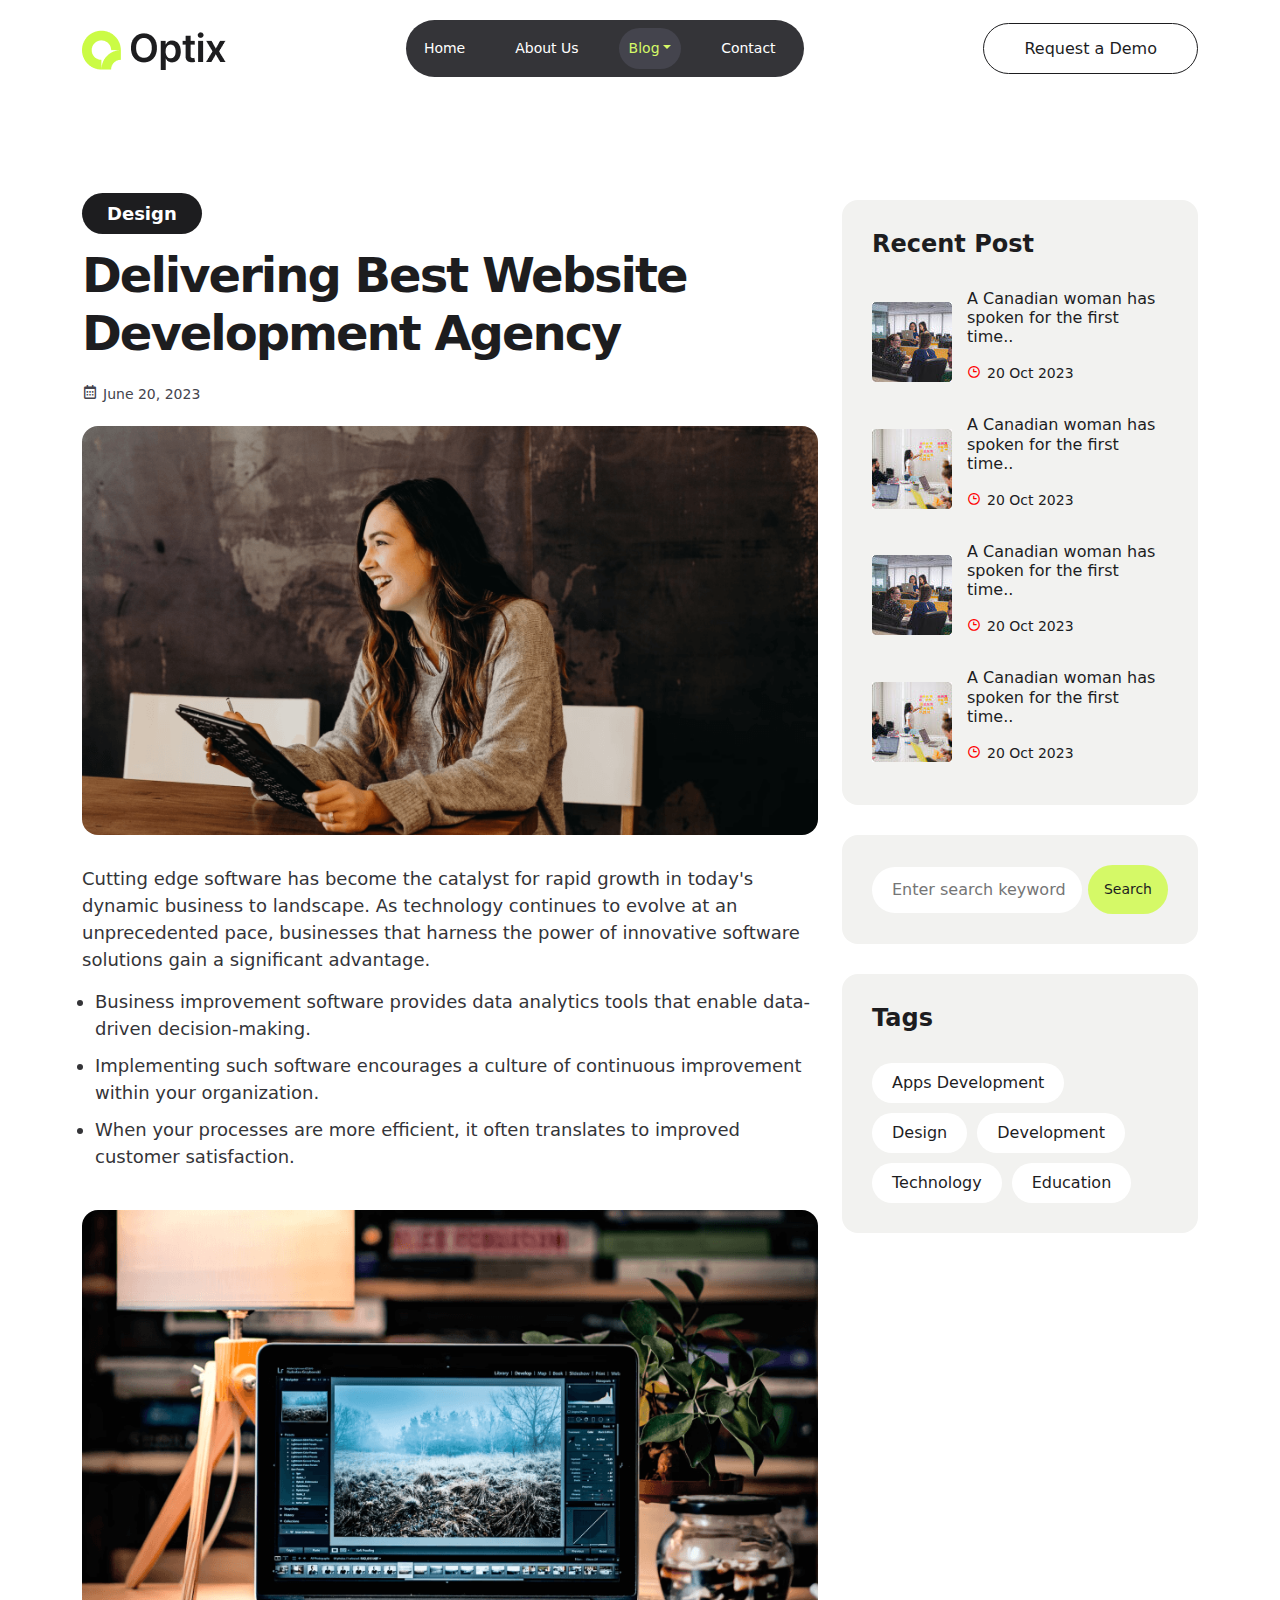
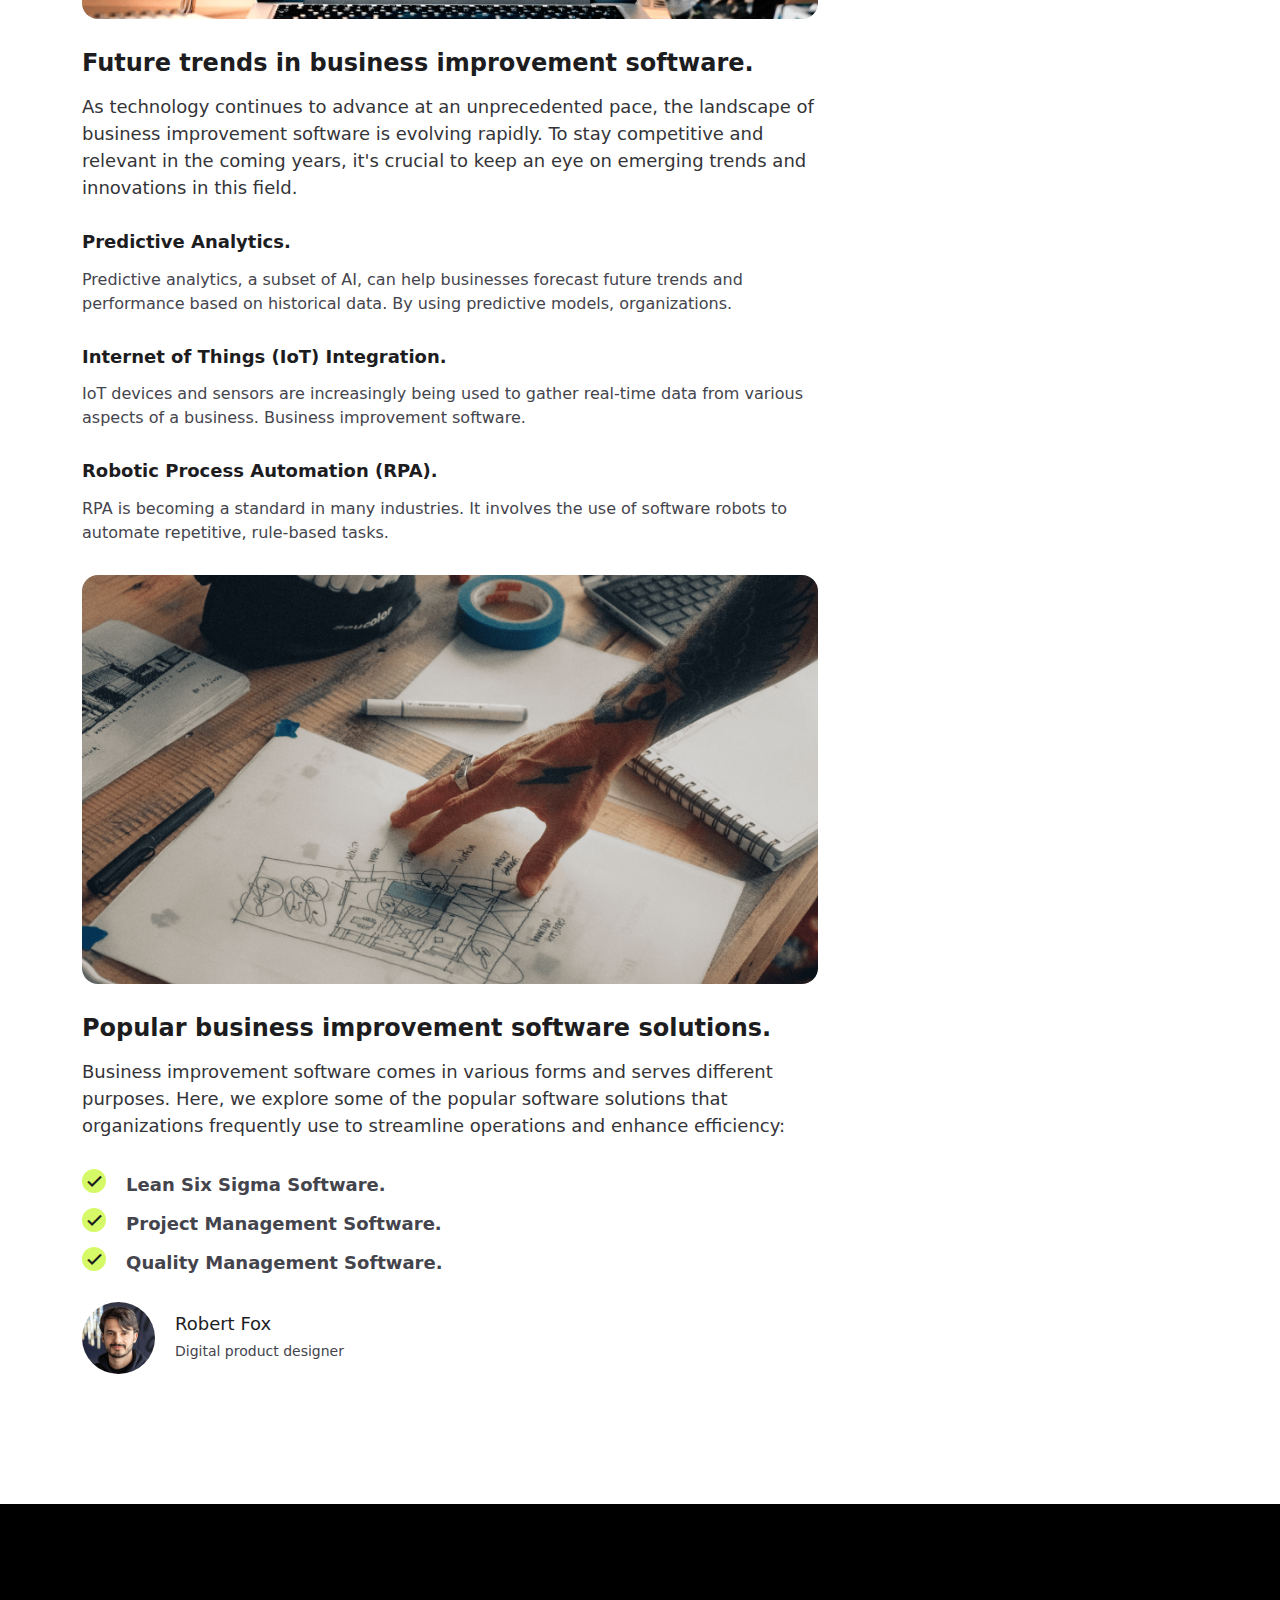
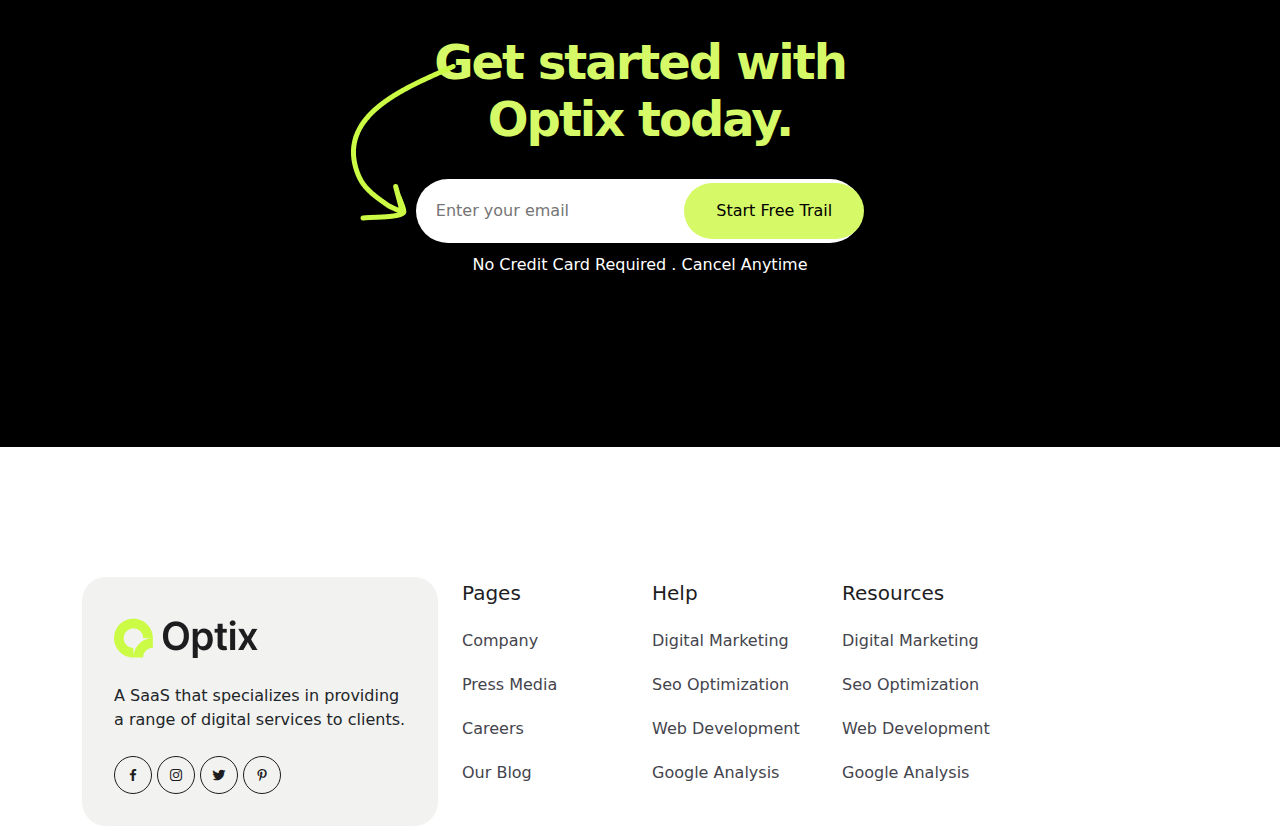
==== blog-single.html @ 0b74062f "first commit" ====
<!DOCTYPE html>
<html lang="en">
  <head>
    <meta charset="UTF-8" />
    <meta name="viewport" content="width=device-width, initial-scale=1.0" />
    <link
      href="https://cdn.jsdelivr.net/npm/bootstrap@5.3.3/dist/css/bootstrap.min.css"
      rel="stylesheet"
      integrity="sha384-QWTKZyjpPEjISv5WaRU9OFeRpok6YctnYmDr5pNlyT2bRjXh0JMhjY6hW+ALEwIH"
      crossorigin="anonymous"
    />
    <link
      rel="stylesheet"
      href="https://cdn.jsdelivr.net/npm/boxicons@latest/css/boxicons.min.css"
    />
    <link rel="stylesheet" href="blog-single.css" />
    <title>Optix-Blog-Service</title>
  </head>
  <body>
    <div class="header fixed-top" style="background-color: #fff">
      <div class="container d-flex justify-content-between align-items-center">
        <img src="images/logo.png" alt="" />
        <div>
          <ul class="nav">
            <li class="nav-item nlist">
              <a class="nav-link nlink" href="index.html">Home </a>
            </li>
            <li class="nav-item nlist">
              <a class="nav-link nlink" href="">About Us</a>
            </li>
            <li class="nav-item dropdown nlist">
              <a
                class="nav-link dropdown-toggle active"
                data-bs-toggle="dropdown"
                aria-expanded="false"
                href=""
              >
                Blog</a
              >
              <ul class="dropdown-menu nlistdropdown">
                <li>
                  <a class="dropdown-item" href="blog.html">Blog</a>
                </li>
                <li>
                  <a class="dropdown-item" href="blog-single.html"
                    >Blog Single</a
                  >
                </li>
              </ul>
            </li>
            <li class="nav-item nlist">
              <a
                class="nav-link nlink"
                style="margin-right: 0"
                href="contact.html"
              >
                Contact</a
              >
            </li>
          </ul>
        </div>
        <div class="ntrail">
          <a href="">Request a Demo</a>
        </div>
        <div class="hmenu">
          <i onclick="toggleOpen()" class="bx bx-menu"></i>
        </div>
      </div>
    </div>
    <!--  -->
    <div class="ham-menu">
      <div class="container">
        <img class="img-fluid" src="images/logo.png" alt="" />
      </div>

      <ul class="nav">
        <li class="nav-item">
          <a class="nav-link" href="index.html">Home </a>
        </li>
        <li class="nav-item">
          <a onclick="toggleNav()" class="nav-link" href="#aboutus">About Us</a>
        </li>
        <li class="nav-item">
          <a class="nav-link" href="blog.html"> Blog</a>
        </li>
        <li class="nav-item">
          <a class="nav-link" href="blog-single.html">Blog Single</a>
        </li>
        <li class="nav-item">
          <a class="nav-link" href="contact.html"> Contact</a>
        </li>
      </ul>
    </div>
    <!---->
    <!---->
    <section class="first">
      <div class="container">
        <div class="row">
          <div class="col-lg-8 col-md-7">
            <div class="one">
              <div class="fone">
                <span>Design</span>
              </div>
              <h2>Delivering Best Website Development Agency</h2>
              <div class="ftwo">
                <i class="bx bx-calendar"></i><span>June 20, 2023</span>
              </div>
              <div class="image">
                <img class="img-fluid" src="images/blog-sl-1.png" alt="" />
              </div>
              <div class="fthree">
                <p>
                  Cutting edge software has become the catalyst for rapid growth
                  in today's dynamic business to landscape. As technology
                  continues to evolve at an unprecedented pace, businesses that
                  harness the power of innovative software solutions gain a
                  significant advantage.
                </p>
                <ul>
                  <li>
                    Business improvement software provides data analytics tools
                    that enable data-driven decision-making.
                  </li>
                  <li>
                    Implementing such software encourages a culture of
                    continuous improvement within your organization.
                  </li>
                  <li>
                    When your processes are more efficient, it often translates
                    to improved customer satisfaction.
                  </li>
                </ul>
              </div>
              <div class="image">
                <img class="img-fluid" src="images/blog-sl-2.png" alt="" />
              </div>
              <div class="ffour">
                <h4>Future trends in business improvement software.</h4>
                <p>
                  As technology continues to advance at an unprecedented pace,
                  the landscape of business improvement software is evolving
                  rapidly. To stay competitive and relevant in the coming years,
                  it's crucial to keep an eye on emerging trends and innovations
                  in this field.
                </p>
              </div>
              <div class="ffive">
                <h5>Predictive Analytics.</h5>
                <p>
                  Predictive analytics, a subset of AI, can help businesses
                  forecast future trends and performance based on historical
                  data. By using predictive models, organizations.
                </p>
                <h5>Internet of Things (IoT) Integration.</h5>
                <p>
                  IoT devices and sensors are increasingly being used to gather
                  real-time data from various aspects of a business. Business
                  improvement software.
                </p>
                <h5>Robotic Process Automation (RPA).</h5>
                <p>
                  RPA is becoming a standard in many industries. It involves the
                  use of software robots to automate repetitive, rule-based
                  tasks.
                </p>
              </div>
              <div class="image">
                <img class="img-fluid" src="images/blog-sl-3.png" alt="" />
              </div>
              <div class="fsix">
                <h4>Popular business improvement software solutions.</h4>
                <p>
                  Business improvement software comes in various forms and
                  serves different purposes. Here, we explore some of the
                  popular software solutions that organizations frequently use
                  to streamline operations and enhance efficiency:
                </p>
                <ul>
                  <li>
                    <i class="bx bx-check"></i>
                    <span>Lean Six Sigma Software.</span>
                  </li>
                  <li>
                    <i class="bx bx-check"></i>
                    <span> Project Management Software.</span>
                  </li>
                  <li>
                    <i class="bx bx-check"></i>
                    <span>Quality Management Software.</span>
                  </li>
                </ul>
              </div>
              <div class="d-flex fseven">
                <img src="images/us-uss.png" alt="" />
                <div>
                  <h5>Robert Fox</h5>
                  <span> Digital product designer</span>
                </div>
              </div>
            </div>
          </div>
          <div class="col-lg-4 col-md-5">
            <div class="mainpost">
              <div class="post">
                <div>
                  <h4>Recent Post</h4>
                  <div
                    class="d-flex"
                    style="
                      align-items: center;
                      column-gap: 15px;
                      margin-bottom: 20px;
                    "
                  >
                    <img class="img-fluid" src="images/de-1.jpg" alt="" />
                    <div>
                      <h5>A Canadian woman has spoken for the first time..</h5>
                      <p><i class="bx bx-time"></i><span>20 Oct 2023</span></p>
                    </div>
                  </div>
                  <div
                    class="d-flex"
                    style="
                      align-items: center;
                      column-gap: 15px;
                      margin-bottom: 20px;
                    "
                  >
                    <img class="img-fluid" src="images/de-2.jpg" alt="" />
                    <div>
                      <h5>A Canadian woman has spoken for the first time..</h5>
                      <p><i class="bx bx-time"></i><span>20 Oct 2023</span></p>
                    </div>
                  </div>
                  <div
                    class="d-flex"
                    style="
                      align-items: center;
                      column-gap: 15px;
                      margin-bottom: 20px;
                    "
                  >
                    <img class="img-fluid" src="images/de-1.jpg" alt="" />
                    <div>
                      <h5>A Canadian woman has spoken for the first time..</h5>
                      <p><i class="bx bx-time"></i><span>20 Oct 2023</span></p>
                    </div>
                  </div>
                  <div
                    class="d-flex"
                    style="align-items: center; column-gap: 15px"
                  >
                    <img class="img-fluid" src="images/de-2.jpg" alt="" />
                    <div>
                      <h5>A Canadian woman has spoken for the first time..</h5>
                      <p><i class="bx bx-time"></i><span>20 Oct 2023</span></p>
                    </div>
                  </div>
                </div>
              </div>
              <div class="post">
                <div class="two">
                  <form action="">
                    <input type="text" placeholder="Enter search keyword" />
                    <button>Search</button>
                  </form>
                </div>
              </div>
              <div class="post">
                <div class="three">
                  <h4>Tags</h4>
                  <div class="link">
                    <a href="">Apps Development</a>
                    <a href=""> Design</a>
                    <a href=""> Development </a>
                    <a href=""> Technology </a>
                    <a href="">Education </a>
                  </div>
                </div>
              </div>
            </div>
          </div>
        </div>
      </div>
    </section>
    <!---->
    <section class="last">
      <div class="container">
        <div class="text-center" style="position: relative">
          <h2>Get started with <br />Optix today.</h2>
          <div>
            <form action="">
              <input
                class="search"
                type="email"
                placeholder="Enter your email"
              />
              <button class="submit">Start Free Trail</button>
            </form>
            <p>No Credit Card Required . Cancel Anytime</p>
          </div>
          <img class="image" src="images/arr.png" alt="" />
        </div>
      </div>
    </section>
    <!---->
    <footer>
      <div class="footer">
        <div class="container">
          <div class="row">
            <div class="col-lg-4 col-md-6">
              <div class="one">
                <div>
                  <img
                    style="margin-bottom: 20px"
                    src="images/logo.png"
                    alt=""
                  />
                </div>
                <p>
                  A SaaS that specializes in providing a range of digital
                  services to clients.
                </p>
                <div>
                  <i class="bx bxl-facebook"></i>
                  <i class="bx bxl-instagram"></i>
                  <i class="bx bxl-twitter"></i>
                  <i class="bx bxl-pinterest-alt"></i>
                </div>
              </div>
            </div>

            <div
              class="col-lg-2 col-md-6 col-sm-4"
              style="align-content: center"
            >
              <div class="item">
                <h4>Pages</h4>
                <ul>
                  <li>Company</li>
                  <li>Press Media</li>
                  <li>Careers</li>
                  <li>Our Blog</li>
                </ul>
              </div>
            </div>
            <div
              class="col-lg-2 col-md-6 col-sm-4"
              style="align-content: center"
            >
              <div class="item">
                <h4>Help</h4>
                <ul>
                  <li>Digital Marketing</li>
                  <li>Seo Optimization</li>
                  <li>Web Development</li>
                  <li>Google Analysis</li>
                </ul>
              </div>
            </div>
            <div
              class="col-lg-2 col-md-6 col-sm-4"
              style="align-content: center"
            >
              <div class="item">
                <h4>Resources</h4>
                <ul>
                  <li>Digital Marketing</li>
                  <li>Seo Optimization</li>
                  <li>Web Development</li>
                  <li>Google Analysis</li>
                </ul>
              </div>
            </div>
          </div>
        </div>
      </div>
    </footer>
    <!---->
    <script
      src="https://cdn.jsdelivr.net/npm/bootstrap@5.3.3/dist/js/bootstrap.bundle.min.js"
      integrity="sha384-YvpcrYf0tY3lHB60NNkmXc5s9fDVZLESaAA55NDzOxhy9GkcIdslK1eN7N6jIeHz"
      crossorigin="anonymous"
    ></script>
    <script src="index.js"></script>
  </body>
</html>
---- blog-single.css ----
body {
  scroll-behavior: smooth;
}
:root {
  --primary-color: rgb(29, 29, 31);
  --secondary-color: rgb(213, 249, 103);
  --first-color: rgb(68, 68, 77);
}
a {
  text-decoration: none;
}
/* header start*/
.header {
  padding: 20px 0;
}
.header ul {
  background-color: rgb(52, 52, 56);
  border-radius: 90px;
  padding: 8px;
}
/* list hover start*/
.header .nlist {
  position: relative;
  display: inline-block;
  padding-right: 10px;
}
.nlist .nlistdropdown {
  position: absolute;
  display: none;
  background-color: #fff;
  padding: 15px 10px;
  border-radius: 8px;
  margin-top: 2px;
  font-size: 14px;
  font-weight: 400;
}
.header .nlist:hover .nlistdropdown {
  display: block;
}
.header .hmenu {
  display: none;
}
.header .hmenu i {
  color: black;
  font-size: 32px;
}
/* list hover ends*/
.header .nlist .nlink {
  font-size: 14px;
  font-weight: 500;
  padding: 10px;
  margin-right: 20px;
  color: #fff;
  border-radius: 90px;
}
.header .nlist .nlink:hover {
  background-color: rgb(68, 68, 77);
  color: rgb(203, 251, 69);
  border-radius: 90px;
}
.header .nlist .active {
  font-size: 14px;
  font-weight: 500;
  padding: 10px;
  margin-right: 20px;
  color: #fff;
  border-radius: 90px;
}
.header .nlist .active {
  background-color: rgb(68, 68, 77);
  color: var(--secondary-color);
  border-radius: 90px;
}
.header .ntrail a {
  padding: 15px 40px;
  border: 1px solid var(--primary-color);
  color: var(--primary-color);
  border-radius: 90px;
  transition: 0.5s;
}
.header .ntrail a:hover {
  border: 2px solid var(--secondary-color);
  background-color: var(--secondary-color);
  color: black;
  border-radius: 90px;
}
/*-----*/
/*  */
.ham-menu {
  height: 100vh;
  width: 200px;
  top: 0;
  left: -100%;
  right: 0;
  bottom: 0;
  background-color: #fff;
  position: fixed;
  z-index: 99999;
  display: none;
  transition: 0.6s ease-in-out;
}
.ham-menu img {
  padding: 20px 0;
  margin-left: 32px;
  width: 100px;
}
.ham-menu ul {
  flex-direction: column;
  /* text-align: center; */
  float: right;
  padding-right: 40px;
}
.ham-menu ul li a {
  color: var(--primary-color);
}
/*  */
/*-----*/
.first {
  padding: 130px 0;
  margin-top: 70px;
}
.first .fone {
  margin-bottom: 20px;
}
.first .fone span {
  padding: 10px 25px;
  background-color: rgb(29, 29, 31);
  border-radius: 50px;
  color: #fff;
  font-size: 18px;
  font-weight: 600;
}
.first .one h2 {
  margin-bottom: 15px;
  color: rgb(29, 29, 31);
  font-size: 48px;
  font-weight: 600;
  letter-spacing: -2px;
}
.first .ftwo {
  margin: 20px 0;
}
.first .ftwo i {
  font-size: 16px;
  font-weight: 400;
  color: rgb(68, 68, 77);
  margin-right: 5px;
}
.first .ftwo span {
  font-size: 14px;
  font-weight: 400;
  color: rgb(68, 68, 77);
}
.first .image {
  margin-bottom: 30px;
}
.first .image img {
  border-radius: 16px;
}
.first .fthree {
  margin-bottom: 30px;
}
.first .fthree p {
  margin-bottom: 15px;
  font-size: 18px;
  font-weight: 400;
  color: rgb(52, 52, 56);
}
.first .fthree ul {
  padding-left: 13px;
  margin: 0;
}
.first .fthree ul li {
  font-size: 18px;
  font-weight: 400;
  color: rgb(52, 52, 56);
  padding-bottom: 10px;
}
.first .ffour h4 {
  margin-bottom: 15px;
  color: var(--primary-color);
  font-size: 24px;
  font-weight: 700;
}
.first .ffour p {
  margin-bottom: 30px;
  color: rgb(52, 52, 56);
  font-size: 18px;
  font-weight: 400;
}
.first .ffive h5 {
  margin-bottom: 15px;
  color: var(--primary-color);
  font-size: 18px;
  font-weight: 700;
}
.first .ffive p {
  font-size: 16px;
  font-weight: 400;
  color: rgb(68, 68, 77);
  margin-bottom: 30px;
}
.first .fsix h4 {
  margin-bottom: 15px;
  color: var(--primary-color);
  font-size: 24px;
  font-weight: 700;
}
.first .fsix p {
  margin-bottom: 30px;
  color: rgb(52, 52, 56);
  font-size: 18px;
  font-weight: 400;
}
.first .fsix ul {
  list-style: none;
  padding: 0;
}
.first .fsix ul li {
  padding-bottom: 10px;
}
.first .fsix ul li i {
  background-color: var(--secondary-color);
  border-radius: 50%;
  color: var(--primary-color);
  font-size: 24px;
  font-weight: 400;
  margin-right: 15px;
}
.first .fsix ul li span {
  color: rgb(68, 68, 77);
  font-weight: 600;
  font-size: 18px;
}
.first .fseven {
  align-items: center;
  column-gap: 20px;
}
.first .fseven img {
  border-radius: 50%;
}
.first .fseven h5 {
  color: var(--primary-color);
  font-size: 18px;
  font-weight: 500;
  margin-bottom: 5px;
}
.first .fseven span {
  color: rgb(68, 68, 77);
  font-size: 14px;
  font-weight: 500;
}
/*-----*/
/*-----*/
.mainpost {
  margin: 0;
}
.post {
  padding: 30px;
  margin-bottom: 30px;
  background-color: rgb(242, 242, 240);
  border-radius: 16px;
}
.post h4 {
  margin-bottom: 30px;
  color: var(--primary-color);
  font-size: 24px;
  font-weight: 600;
}
.post p {
  align-items: center;
  margin-bottom: 10px;
}
.post i {
  margin-right: 6px;
  font-size: 14px;
  font-weight: 500;
  color: red;
}
.post span {
  color: var(--primary-color);
  font-size: 14px;
  font-weight: 500;
}
.post h5 {
  margin-bottom: 15px;
  color: var(--primary-color);
  font-size: 16px;
  font-weight: 500;
}
.post .two form {
  display: flex;
  align-items: center;
  column-gap: 6px;
}
.post .two input {
  padding: 1px 2px 1px 20px;
  border: 1px;
  border-radius: 30px;
  width: 100%;
  height: 46px;
}
.post .two input::placeholder {
  font-size: 16px;
}
.post .two button {
  padding: 14px 16px;
  border: 1px;
  background-color: var(--secondary-color);
  color: var(--primary-color);
  border-radius: 30px;
  font-size: 14px;
  font-weight: 400;
  transition: 0.5s ease-in-out;
}
.post .two button:hover {
  background-color: black;
  color: #fff;
}
.post .three .link {
  display: flex;
  flex-wrap: wrap;
  column-gap: 10px;
  row-gap: 10px;
}
.post .three a {
  padding: 8px 20px;
  background-color: #fff;
  border-radius: 30px;
  color: var(--primary-color);
  font-size: 16px;
  font-weight: 500;
  transition: 0.5s ease-in-out;
}
.post .three a:hover {
  background-color: var(--secondary-color);
}
/*-----*/
/*-----*/
.last {
  padding: 130px 0;
  background-color: black;
}
.last .image {
  z-index: 1;
  top: 12%;
  left: 24%;
  position: absolute;
  animation: arr 4s linear infinite alternate;
}
@keyframes arr {
  0% {
    transform: translateX(0rem);
  }
  25% {
    transform: translateX(-0.5rem);
  }
  50% {
    transform: translateX(0rem);
  }
  75% {
    transform: translateX(0.5rem);
  }
  100% {
    transform: translateX(0rem);
  }
}
.last h2 {
  margin-bottom: 30px;
  font-size: 48px;
  font-weight: 600;
  color: var(--secondary-color);
  letter-spacing: -2px;
}
.last .search {
  padding: 1px 2px 1px 20px;
  border: 0;
  border-radius: 50px;
  height: 64px;
  width: 40%;
}
.last .submit {
  font-size: 16px;
  font-weight: 500;
  padding: 16px 32px;
  border: 0;
  border-radius: 200px;
  background-color: var(--secondary-color);
  margin-left: -183px;
  transition: 0.5s;
}
.last .submit:hover {
  background-color: var(--primary-color);
  color: var(--secondary-color);
}
.last p {
  margin-top: 10px;
  margin-bottom: 40px;
  /* color: rgb(108, 108, 115); */
  color: #fff;
}
/*-----*/
.footer {
  padding: 130px 0 10px 0;
}
.footer .one {
  padding: 32px;
  background-color: rgb(242, 242, 240);
  border-radius: 24px;
}
.footer .one p {
  margin-bottom: 24px;
  font-size: 16px;
  font-weight: 400;
}
.footer .one i {
  padding: 10px;
  border: 1px solid var(--primary-color);
  border-radius: 50%;
  color: var(--primary-color);
  font-size: 16px;
  font-weight: 400;
  transition: 0.5s ease-in-out;
  cursor: pointer;
}
.footer .one i:hover {
  background-color: var(--secondary-color);
  border: 1px solid var(--secondary-color);
}
.footer .item h4 {
  margin-bottom: 24px;
  font-size: 20px;
  font-weight: 500;
  color: var(--primary-color);
}
.footer .item ul {
  list-style: none;
  padding: 0;
}
.footer .item ul li {
  padding-bottom: 20px;
  font-size: 16px;
  font-weight: 400;
  color: rgb(68, 68, 77);
  cursor: pointer;
}
.footer .item ul li:hover {
  text-decoration: underline;
}

/*-----*/
@media (min-width: 300px) and (max-width: 991.98px) {
  .header ul {
    display: none;
  }
  .header .hmenu {
    display: block;
  }
  .header img {
    margin-inline-end: auto;
    width: 100px;
  }
  .header .ntrail {
    display: none;
  }
  .ham-menu {
    display: block;
  }
  .first {
    padding: 80px 0;
    margin-top: 70px;
  }
  .first .fone span {
    font-size: 16px;
  }
  .first .one h2 {
    margin-bottom: 15px;
    font-size: 35px;
    letter-spacing: -2px;
  }
  .first .fthree p {
    font-size: 15px;
  }
  .first .fthree ul li {
    font-size: 15px;
  }
  .first .ffour h4 {
    font-size: 20px;
  }
  .first .ffour p {
    font-size: 15px;
  }
  .first .ffive h5 {
    font-size: 15px;
  }
  .first .ffive p {
    font-size: 15px;
  }
  .first .fsix h4 {
    font-size: 20px;
  }
  .first .fsix p {
    font-size: 15px;
  }
  .first .fsix ul li i {
    font-size: 20px;
  }
  .first .fsix ul li span {
    font-size: 15px;
  }
  .post h4 {
    font-size: 22px;
  }
  .post i {
    font-size: 12px;
  }
  .post span {
    font-size: 12px;
  }
  .post h5 {
    margin-bottom: 0px;
    font-size: 14px;
  }
  .post .two input::placeholder {
    font-size: 12px;
  }
  .post .three a {
    font-size: 14px;
  }
  .last {
    padding: 80px 0;
  }
  .last h2 {
    font-size: 40px;
  }
  .last .search {
    width: 65%;
  }
  .last .image {
    display: none;
  }
  .footer {
    padding: 80px 0 10px 0;
  }
  .footer .one {
    padding: 32px;
    text-align: center;
  }
  .footer .one p {
    margin-bottom: 24px;
    font-size: 16px;
  }
  .footer .one i {
    font-size: 14px;
  }
  .footer .item {
    margin-top: 20px;
    text-align: center;
  }
  .footer .item h4 {
    margin-bottom: 20px;
    font-size: 18px;
  }
  .footer .item ul li {
    padding-bottom: 20px;
    font-size: 14px;
  }
}
@media (min-width: 300px) and (max-width: 767.98px) {
  .footer .one {
    padding: 15px;
  }
}
@media (min-width: 300px) and (max-width: 750.98px) {
  .last .search {
    width: 70%;
  }
  .last .submit {
    padding: 16px 32px;
    margin: 5px 0 0 0;
  }
}
@media (min-width: 300px) and (max-width: 474.98px) {
  .last h2 {
    font-size: 30px;
    letter-spacing: 0px;
  }
}
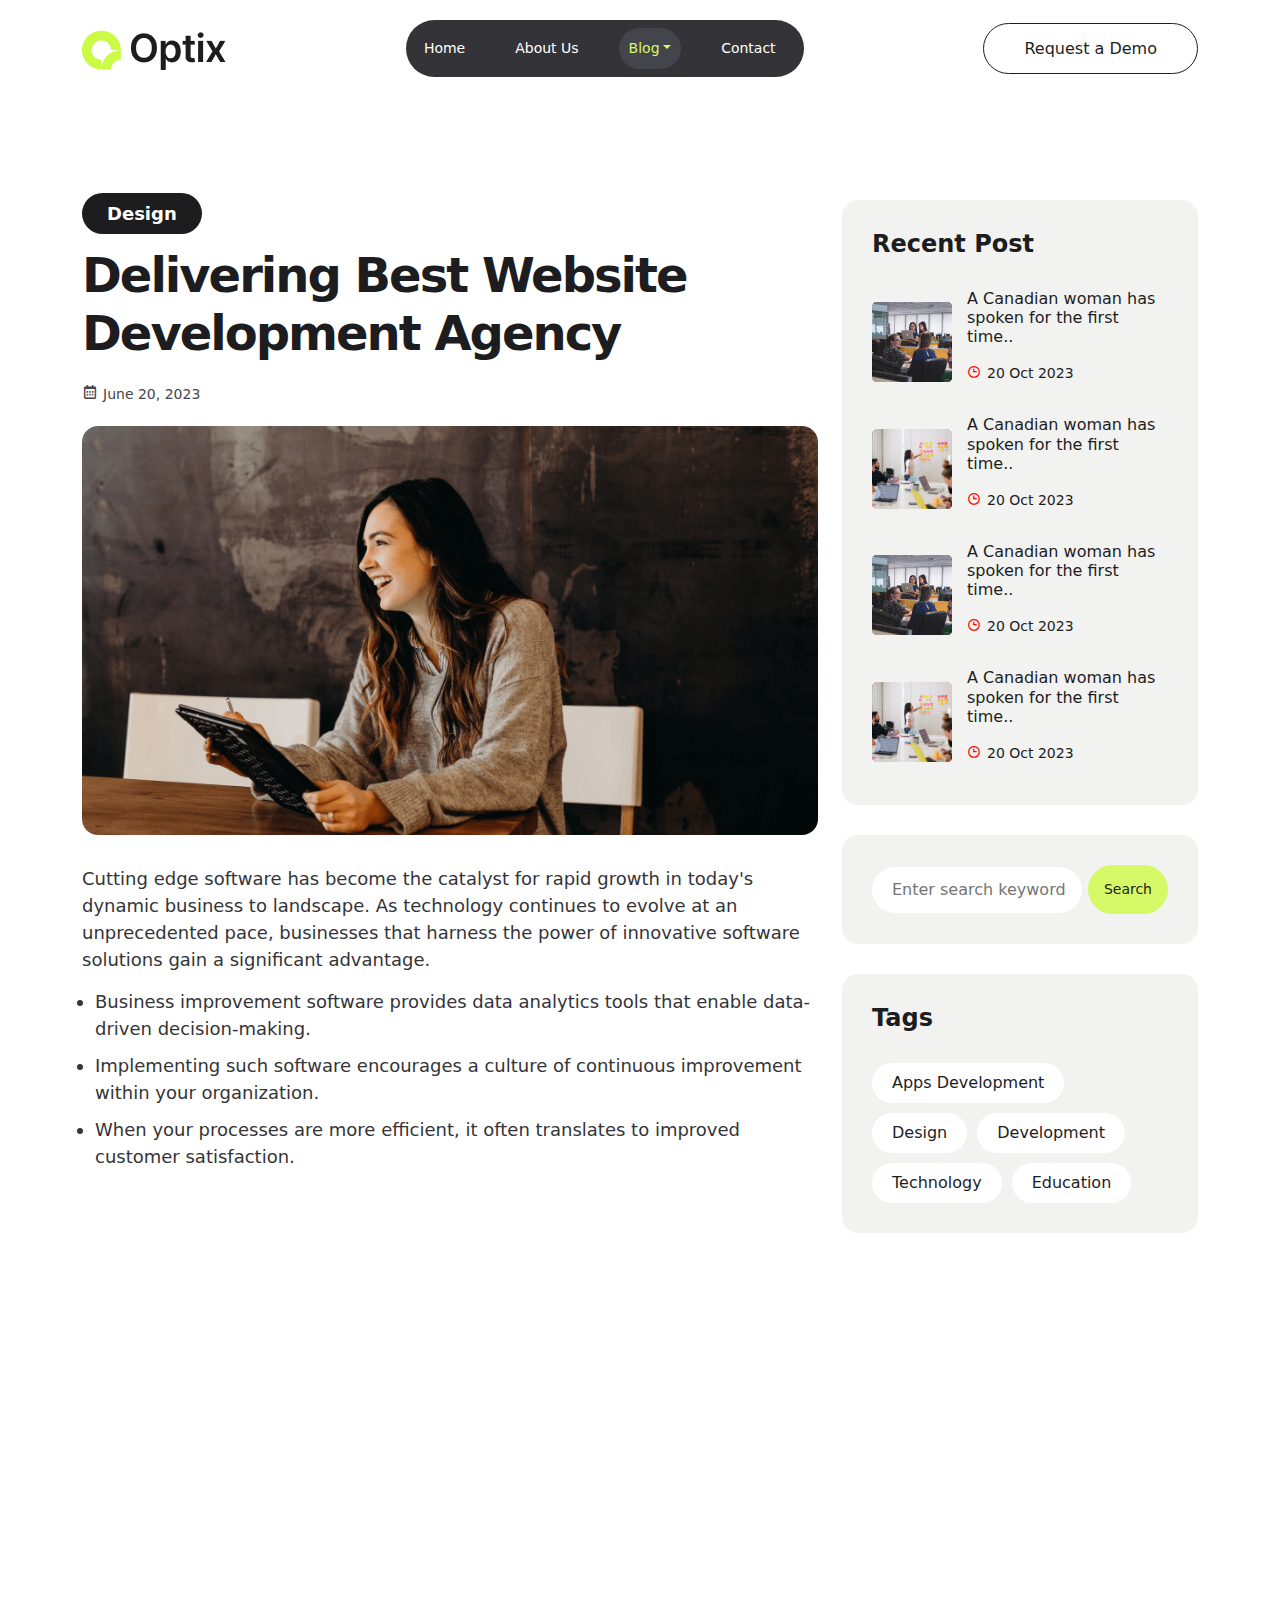
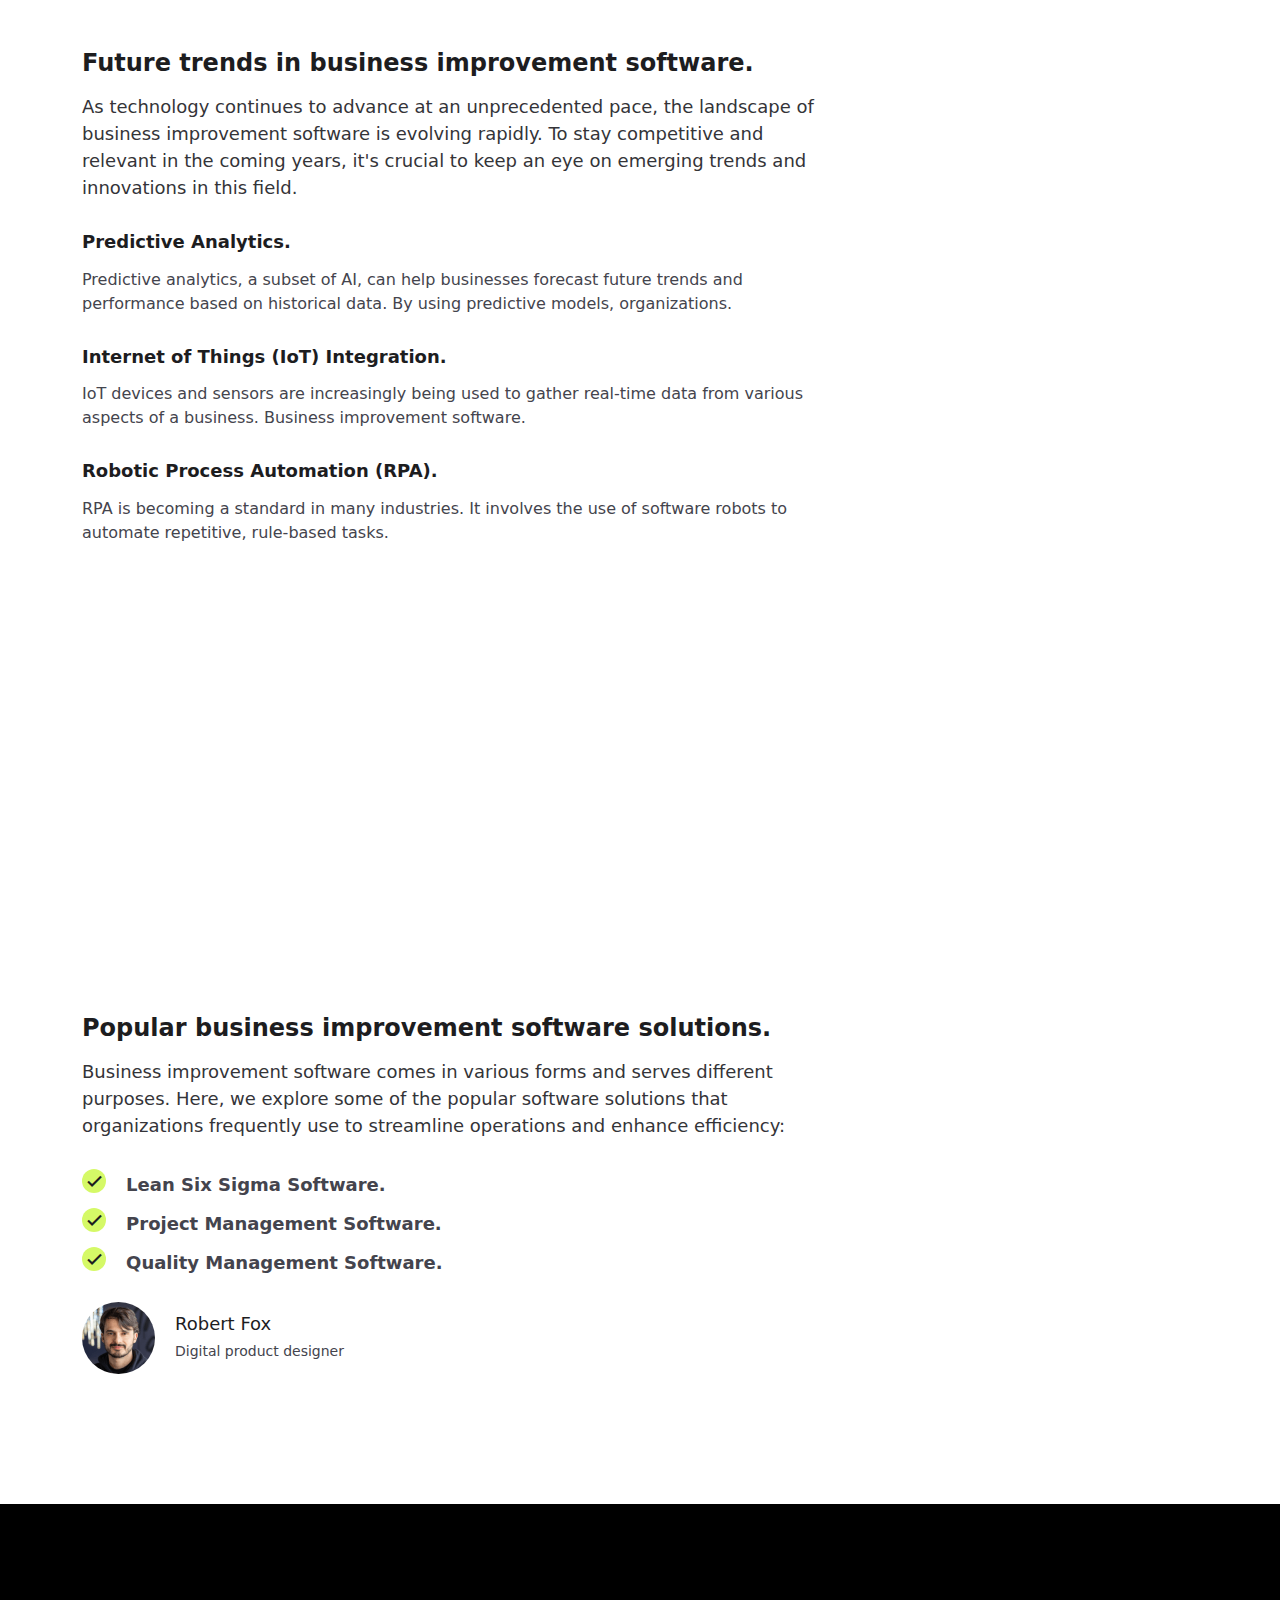
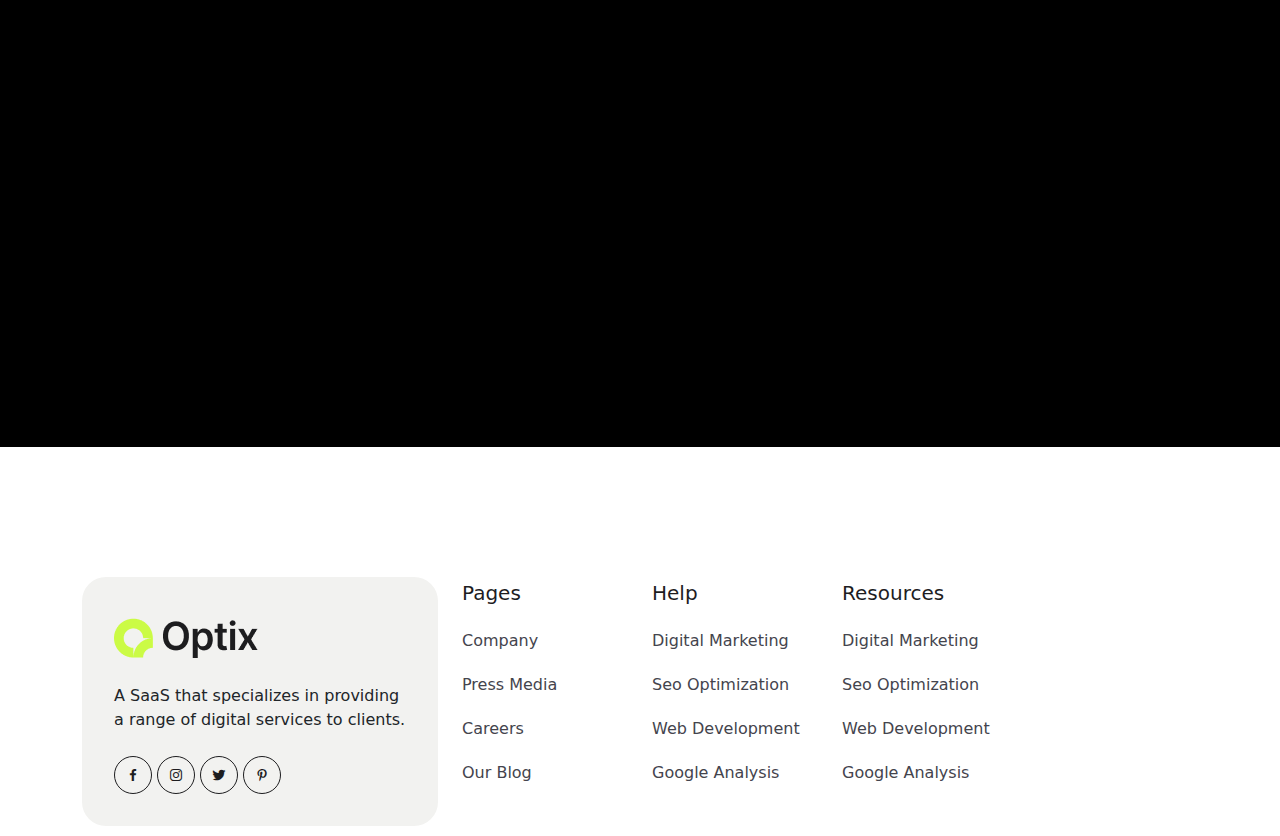
==== commit 951e2eaf: "first commit" ====
--- a/blog-single.html
+++ b/blog-single.html
@@ -13,6 +13,7 @@
       rel="stylesheet"
       href="https://cdn.jsdelivr.net/npm/boxicons@latest/css/boxicons.min.css"
     />
+    <link rel="stylesheet" href="https://unpkg.com/aos@next/dist/aos.css" />
     <link rel="stylesheet" href="blog-single.css" />
     <title>Optix-Blog-Service</title>
   </head>
@@ -106,7 +107,13 @@
                 <i class="bx bx-calendar"></i><span>June 20, 2023</span>
               </div>
               <div class="image">
-                <img class="img-fluid" src="images/blog-sl-1.png" alt="" />
+                <img
+                  data-aos="flip-up"
+                  data-aos-duration="1500"
+                  class="img-fluid"
+                  src="images/blog-sl-1.png"
+                  alt=""
+                />
               </div>
               <div class="fthree">
                 <p>
@@ -132,7 +139,13 @@
                 </ul>
               </div>
               <div class="image">
-                <img class="img-fluid" src="images/blog-sl-2.png" alt="" />
+                <img
+                  data-aos="flip-up"
+                  data-aos-duration="1500"
+                  class="img-fluid"
+                  src="images/blog-sl-2.png"
+                  alt=""
+                />
               </div>
               <div class="ffour">
                 <h4>Future trends in business improvement software.</h4>
@@ -165,7 +178,13 @@
                 </p>
               </div>
               <div class="image">
-                <img class="img-fluid" src="images/blog-sl-3.png" alt="" />
+                <img
+                  data-aos="flip-up"
+                  data-aos-duration="1500"
+                  class="img-fluid"
+                  src="images/blog-sl-3.png"
+                  alt=""
+                />
               </div>
               <div class="fsix">
                 <h4>Popular business improvement software solutions.</h4>
@@ -212,7 +231,13 @@
                       margin-bottom: 20px;
                     "
                   >
-                    <img class="img-fluid" src="images/de-1.jpg" alt="" />
+                    <img
+                      data-aos="zoom-out"
+                      data-aos-duration="1500"
+                      class="img-fluid"
+                      src="images/de-1.jpg"
+                      alt=""
+                    />
                     <div>
                       <h5>A Canadian woman has spoken for the first time..</h5>
                       <p><i class="bx bx-time"></i><span>20 Oct 2023</span></p>
@@ -226,7 +251,13 @@
                       margin-bottom: 20px;
                     "
                   >
-                    <img class="img-fluid" src="images/de-2.jpg" alt="" />
+                    <img
+                      data-aos="zoom-out"
+                      data-aos-duration="1500"
+                      class="img-fluid"
+                      src="images/de-2.jpg"
+                      alt=""
+                    />
                     <div>
                       <h5>A Canadian woman has spoken for the first time..</h5>
                       <p><i class="bx bx-time"></i><span>20 Oct 2023</span></p>
@@ -240,7 +271,13 @@
                       margin-bottom: 20px;
                     "
                   >
-                    <img class="img-fluid" src="images/de-1.jpg" alt="" />
+                    <img
+                      data-aos="zoom-out"
+                      data-aos-duration="1500"
+                      class="img-fluid"
+                      src="images/de-1.jpg"
+                      alt=""
+                    />
                     <div>
                       <h5>A Canadian woman has spoken for the first time..</h5>
                       <p><i class="bx bx-time"></i><span>20 Oct 2023</span></p>
@@ -250,7 +287,13 @@
                     class="d-flex"
                     style="align-items: center; column-gap: 15px"
                   >
-                    <img class="img-fluid" src="images/de-2.jpg" alt="" />
+                    <img
+                      data-aos="zoom-out"
+                      data-aos-duration="1500"
+                      class="img-fluid"
+                      src="images/de-2.jpg"
+                      alt=""
+                    />
                     <div>
                       <h5>A Canadian woman has spoken for the first time..</h5>
                       <p><i class="bx bx-time"></i><span>20 Oct 2023</span></p>
@@ -286,7 +329,12 @@
     <!---->
     <section class="last">
       <div class="container">
-        <div class="text-center" style="position: relative">
+        <div
+          class="text-center"
+          style="position: relative"
+          data-aos="zoom-in"
+          data-aos-duration="1500"
+        >
           <h2>Get started with <br />Optix today.</h2>
           <div>
             <form action="">
@@ -383,5 +431,9 @@
       crossorigin="anonymous"
     ></script>
     <script src="index.js"></script>
+    <script src="https://unpkg.com/aos@next/dist/aos.js"></script>
+    <script>
+      AOS.init();
+    </script>
   </body>
 </html>
